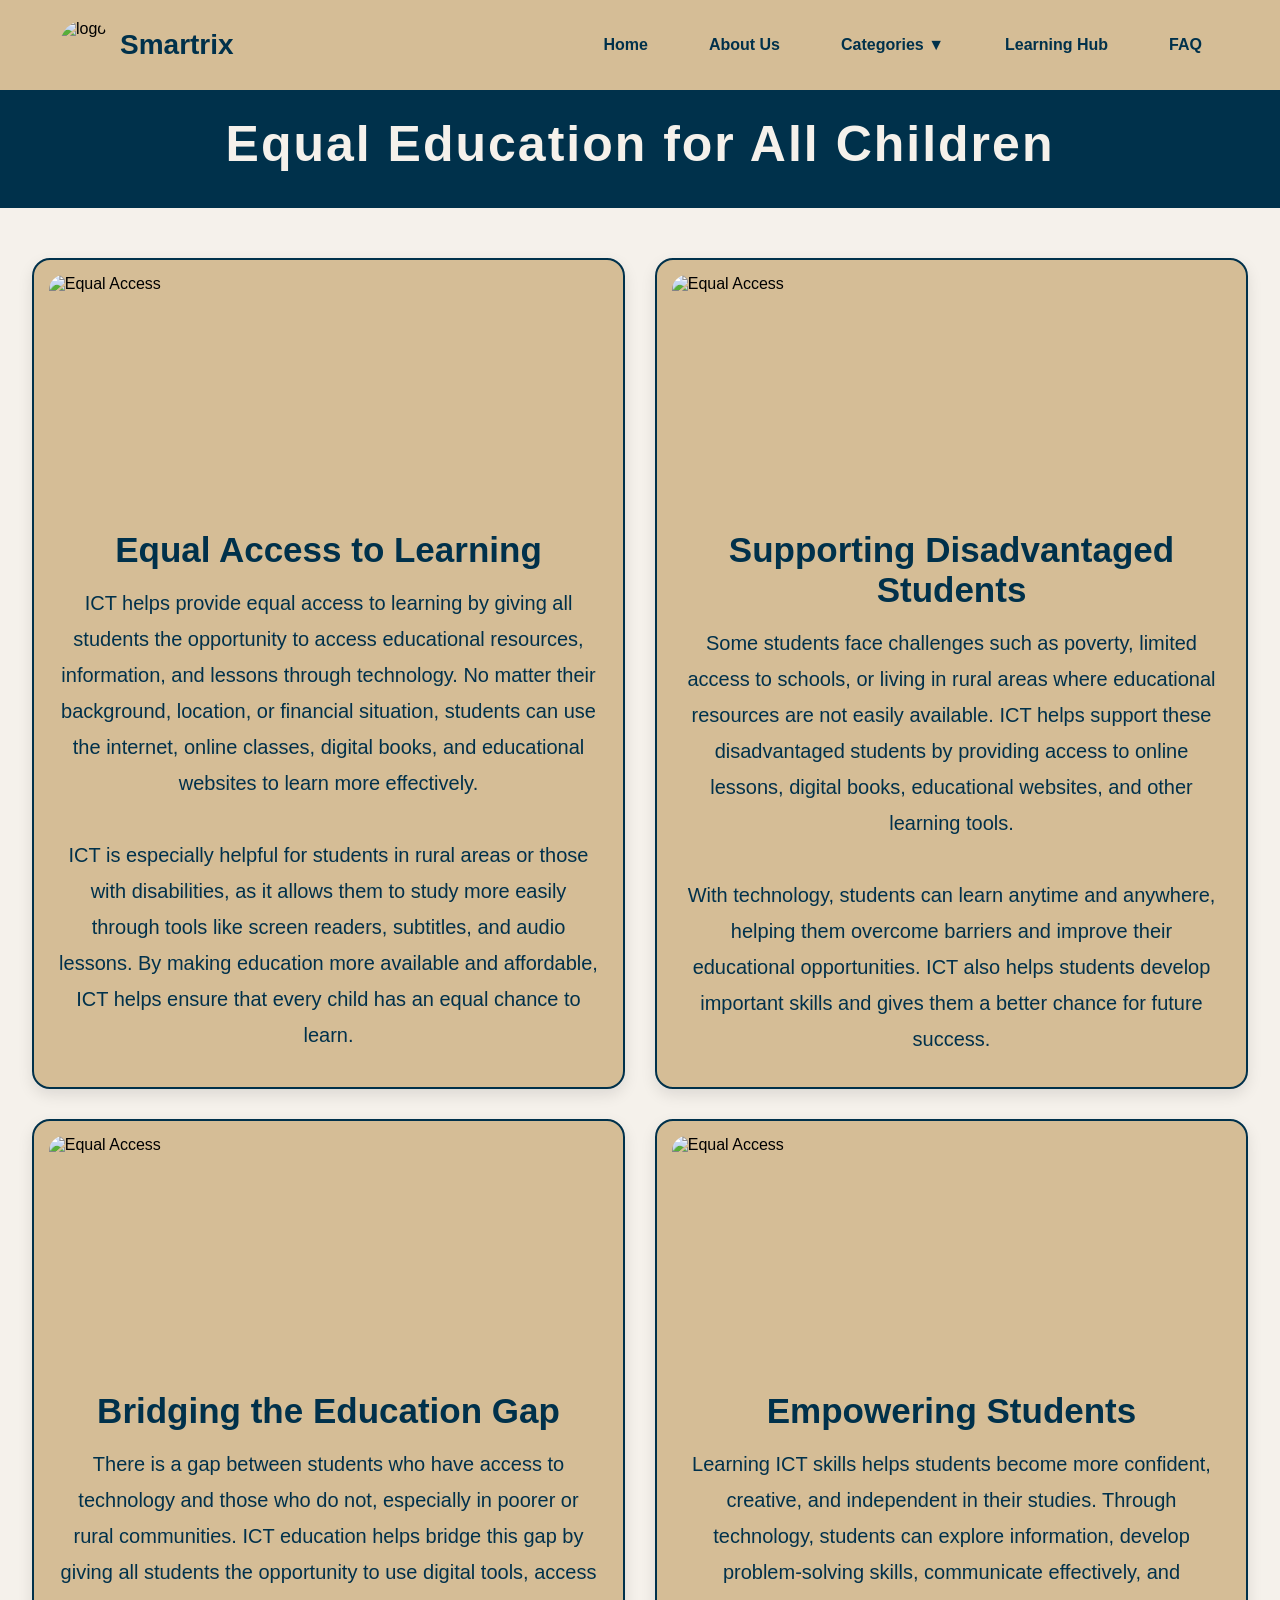
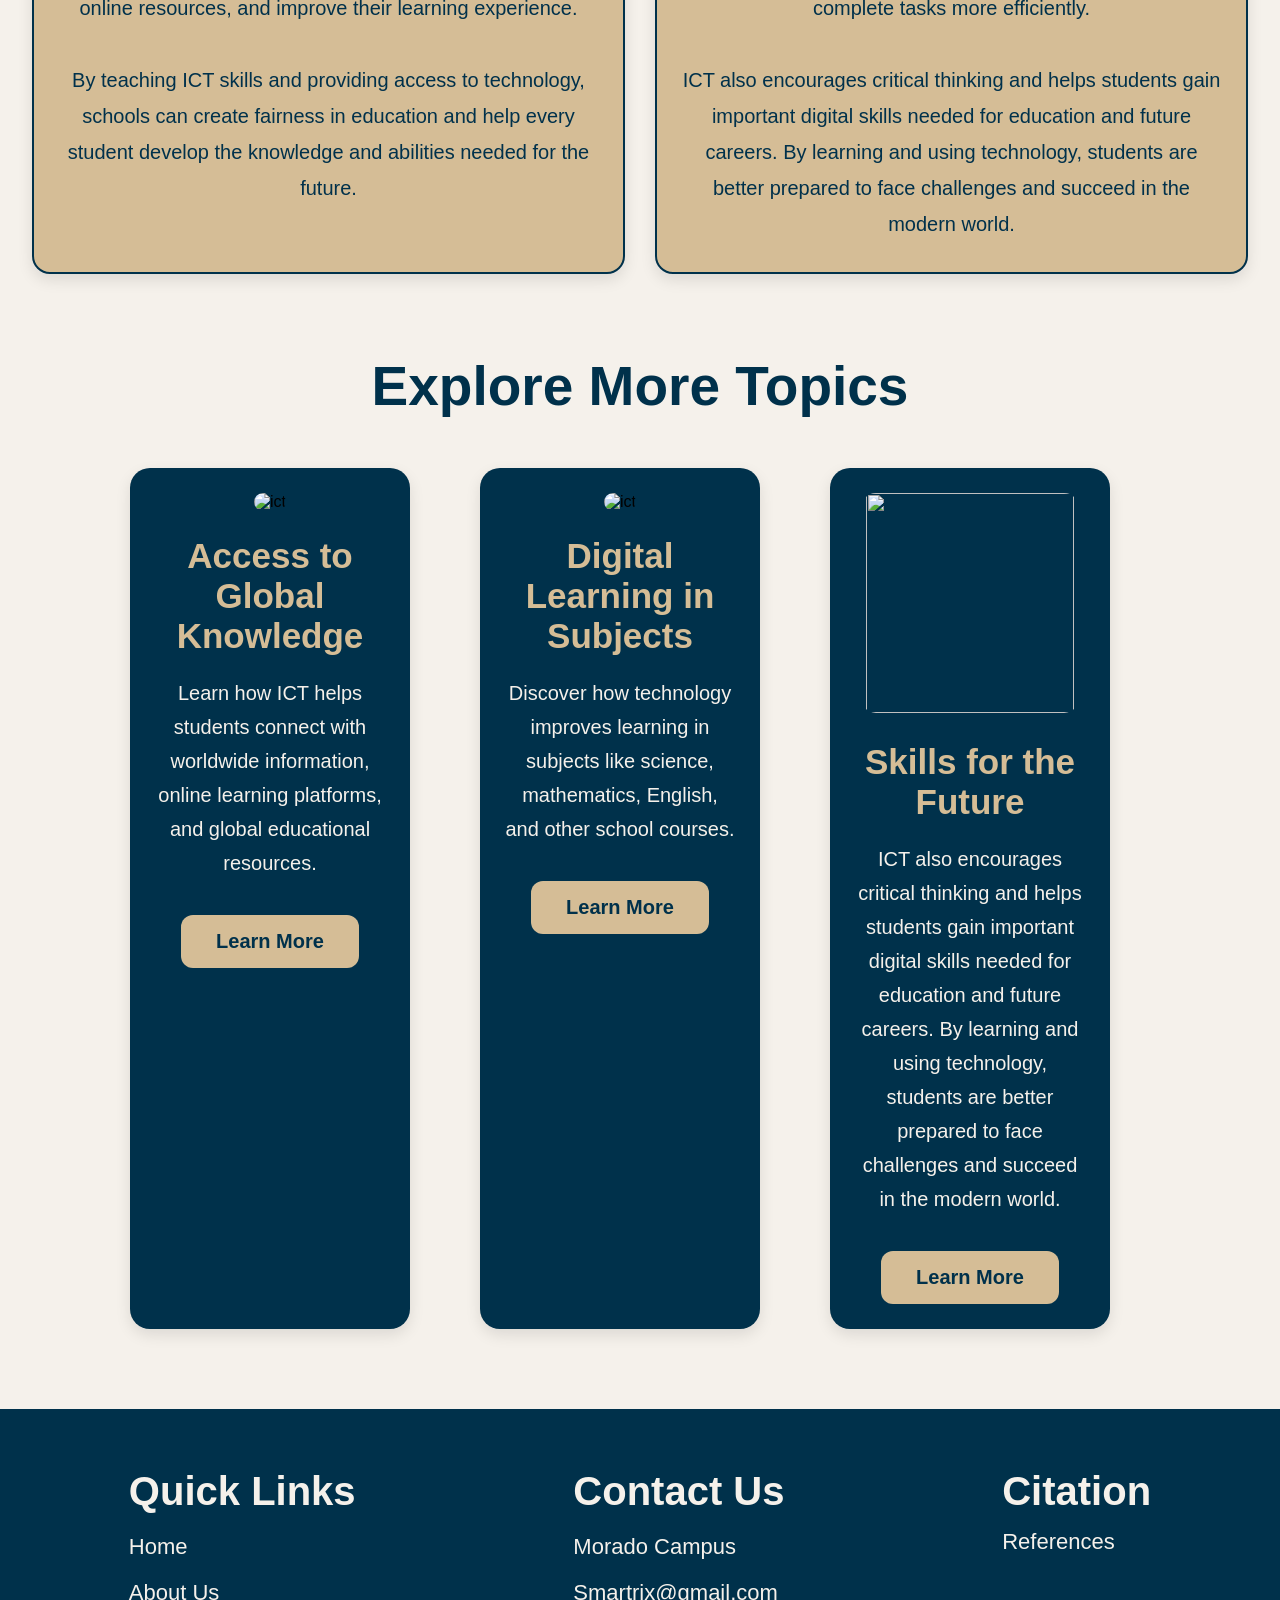
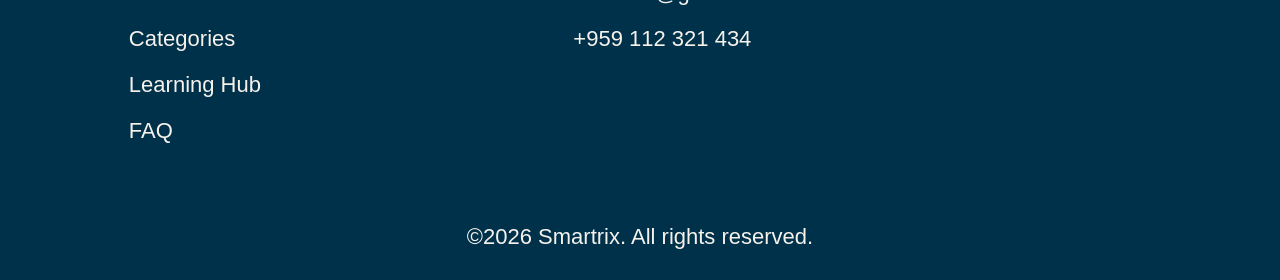
==== 3_Categories.html @ ef8c8a11 "Add files via upload" ====
<!DOCTYPE html>
<html lang="en">
<head>
    <meta charset="UTF-8">
    <meta name="viewport" content="width=device-width, initial-scale=1.0">
    <title>Equal Education</title>
    <!--CSS-->
    <link rel="stylesheet" href="3_style.css">
    <link rel="icon" href="Icon/LOGO.ico">
</head>
<body>
   <!--Navbar--> 
   <div class="navbar">
    <div class="logo">
        <img src="icon/LOGO.ico" alt="logo">    
        <h1>Smartrix</h1>
    </div>

    <div class="navbar-links">
        <nav>
        <a href="index.html">Home</a>
        <a href="2_About Us.html">About Us</a>
        <div class="dropdown">
            <a href="3_Categories.html">Categories ▼</a>
        <div class="dropdown-content">
            <a href="4_global-knowledge.html">Access to Global Knowledge</a>
            <a href="5_digital-learning.html">Digital Learning in Subjects</a>
            <a href="6_future-skills.html">Skills for the Future</a>
        </div>
        </div>
        
        <a href="8_learning-hub.html">Learning Hub</a>
        <a href="7_FAQ.html">FAQ</a>
        </nav>
    </div>
    </div>

    <!--Header-->
    <div class="header">
        <h1>Equal Education for All Children</h1>
        <p></p>
    </div>
    <!--Container-->
    <div class="container">
        <!--card 1-->
        <div class="card">
            <img src="Image/EDU.jpg" alt="Equal Access">
            <div class="content">
                <h2>Equal Access to Learning</h2>
                <p>ICT helps provide equal access to learning by giving all students the opportunity to access educational resources, information, and lessons through technology. No matter their background, location, or financial situation, students can use the internet, online classes, digital books, and educational websites to learn more effectively. 
                    <br>
                    <br>
                ICT is especially helpful for students in rural areas or those with disabilities, as it allows them to study more easily through tools like screen readers, subtitles, and audio lessons. By making education more available and affordable, ICT helps ensure that every child has an equal chance to learn.
            </div>
        </div>
        <!--card 2 -->
        <div class="card">
            <img src="Image/EDU1.jpg" alt="Equal Access">
            <div class="content">
                <h2>Supporting Disadvantaged Students</h2>
                <p>Some students face challenges such as poverty, limited access to schools, or living in rural areas where educational resources are not easily available. ICT helps support these disadvantaged students by providing access to online lessons, digital books, educational websites, and other learning tools. 
                    <br>
                    <br>
                With technology, students can learn anytime and anywhere, helping them overcome barriers and improve their educational opportunities. ICT also helps students develop important skills and gives them a better chance for future success.</p>
            </div>
        </div>
        <!--card 3 -->
        <div class="card">
            <img src="Image/EDU2.jpg" alt="Equal Access">
            <div class="content">
                <h2>Bridging the Education Gap</h2>
                <p>There is a gap between students who have access to technology and those who do not, especially in poorer or rural communities. ICT education helps bridge this gap by giving all students the opportunity to use digital tools, access online resources, and improve their learning experience.
                    <br>
                    <br>
                By teaching ICT skills and providing access to technology, schools can create fairness in education and help every student develop the knowledge and abilities needed for the future.</p>
            </div>
        </div>
        <!--card 4 -->
        <div class="card">
            <img src="Image/EDU3.jpg" alt="Equal Access">
            <div class="content">
                <h2>Empowering Students</h2>
                <p>Learning ICT skills helps students become more confident, creative, and independent in their studies. Through technology, students can explore information, develop problem-solving skills, communicate effectively, and complete tasks more efficiently.
                    <br>
                    <br>
                ICT also encourages critical thinking and helps students gain important digital skills needed for education and future careers. By learning and using technology, students are better prepared to face challenges and succeed in the modern world.</p>
            </div>
        </div>

    </div>
<!--Learn More Section-->
<div class="learn-section">
    <h1>Explore More Topics</h1>
    <div class="Learn-container">
        <!--Card-1-->
        <div class="learn-card">
            <img src="Image/ICT19.jpg" alt="ict">
            <h2>Access to Global Knowledge</h2>
            <p>Learn how ICT helps students connect with worldwide information,
                online learning platforms, and global educational resources.</p>
                <a href="4_global-knowledge.html" class="learn-btn">Learn More</a>
        </div>
        <!--Card-2-->
        <div class="learn-card">
            <img src="Image/ICT20.jpg" alt="ict">
            <h2>Digital Learning in Subjects</h2>
            <p>Discover how technology improves learning in subjects like
                science, mathematics, English, and other school courses.</p>
                <a href="5_digital-learning.html" class="learn-btn">Learn More</a>
        </div>
        <!--Card-3-->
        <div class="learn-card">
            <img src="Image/ICT21.jpg" alt="">
            <h2>Skills for the Future</h2>
            <p>ICT also encourages critical thinking and helps students gain important digital skills needed for education and future careers. By learning and using technology, students are better prepared to face challenges and succeed in the modern world.</p>
                <a href="6_future-skills.html" class="learn-btn">Learn More</a>
        </div>
    </div>
</div>
<!--footer-->
   <div class="footer">

    <div class="footer-box">
        <h3>Quick Links</h3>
        <p>Home</p>
        <p>About Us</p>
        <p>Categories</p>
        <p>Learning Hub</p>
        <p>FAQ</p>
    </div>

    <div class="footer-box">
        <h3>Contact Us</h3>
        <p>Morado Campus</p>
        <p>Smartrix@gmail.com</p>
        <p>+959 112 321 434</p>
    </div>

    <div class="footer-box">
        <h3>Citation</h3>
<a href="https://canva.link/z9au7h1jlpu8qdz" target="_blank" id="References">References</a>
    </div>
    </div>
    <!--Copyright-->

    <div class="copyright">
        <p>©2026 Smartrix. All rights reserved.</p>
    </div>
    
</body>
</html>
---- 3_style.css ----
*{
    margin: 0;
    padding: 0;
    box-sizing: border-box;
    font-family: 'Trebuchet MS', 'Lucida Sans Unicode', 'Lucida Grande', 'Lucida Sans', Arial, sans-serif;
}
/*NAVBAR*/

.navbar{
    display: flex;
    justify-content: space-between;
    align-items: center;
    padding: 20px 60px;
    background-color: #D5BD96;
}
.logo{
    display: flex;
    align-items: center;
    gap: 10px;
}
.logo img{
    width: 50px;
    height: 50px;
    border-radius: 50%;
    object-fit: cover;
}
.logo h1 {
    color: #00314B;
    font-size: 28px;
}
.navbar-links nav {
    display: flex;
    align-items: center;
    gap: 25px;
}
.navbar-links nav a, .dropbtn{
    text-decoration: none;
    color: #00314B;
    font-weight: bold;
    padding: 10px 18px;
    border-radius: 10px;
    display: inline-block;
}
.navbar-links nav a:hover, .dropbtn:hover{
    color: #F5F1EB;
    background-color: #00314B;
    transition: 0.3s;
}
.navbar-links nav a:hover{
    background-color: #00314B;
    color: #F5F1EB;
}

.active{
    background-color: #D5BD96;
}
.about-us{
    text-align: center;
    padding: 60px 50px;
}

body{
    background-color: #F5F1EB;
}
/*Header*/
.header{
    background-color: #00314B;
    text-align: center;
    padding: 25px;
    color: #F5F1EB;
}
.header h1{
    font-size: 50px;
    margin-bottom: 10px;
    letter-spacing: 2px;
}
.header p{
    font-size: 24px;
    opacity: 0.9;
}

/*Container*/
.container{
    width: 95%;
    margin: 50px auto;
    display: grid;
    gap: 30px;
    grid-template-columns: repeat(2,1fr);
}

/*card*/
.card{
    background-color: #D5BD96;
    border: 2px solid #00314B;
    overflow: hidden;
    border-radius: 18px;
    padding-bottom: 20px;
    transition: 0.3s;
    box-shadow: 0 6px 15px rgba(0, 0, 0, 0.1);
}
.card:hover{
    transform: translateY(-8px);
}

/*Image*/
.card img{
    width: 95%;
    height: 230px;
    object-fit: cover;
    display: block;
    margin: 15px auto;
    border-radius: 15px;
}

/*Content*/
.content{
    padding: 10px 25px;
    text-align: center;
}
.content h2{
    font-size: 35px;
    margin-bottom: 20px;
    color: #00314B;
    margin-bottom: 15px;
}
.content p{
    font-size: 20px;
    line-height: 1.8;
    color: #00314B;
    text-align: center;

}
/*Responsive*/
@media (max-width: 900px) {
    .container{
        grid-template-columns:1fr;
    }
    .header h1{
        font-size: 38px;
    }
    .content h2{
        font-size: 28px;
    }
    .content h3{
        font-size: 18px;
    }
}
/*Learn More Section*/ 
.learn-section{
    width: 90%;
    margin: 80px auto;
    text-align: center;
}
.learn-section h1{
    font-size: 55px;
    color: #00314B;
    margin-bottom: 50px;
}
/*Container*/
.Learn-container{
    display: grid;
    grid-template-columns: repeat(3, 320px);
    gap: 30px;
    justify-content: center;
}
/*Card*/
.learn-card{
    background-color: #00314B;
    width: 30px;
    min-width: 280px;
    border-radius: 20px;
    padding: 25px;
    box-shadow: 0 6px 15px rgba(0, 0, 0, 0.1);
    transition: 0.3s;
}
.learn-card:hover{
    transform: translateY(-10px);
}
/*Image*/
.learn-card img{
    width: 95%;
    height: 220px;
    object-fit: cover;
    border-radius: 15px;
}
/*title*/
.learn-card h2{
    font-size: 35px;
    color: #D5BD96;
    margin: 25px 0 20px;
}
/*Paragraph*/
.learn-card p{
    font-size: 20px;
    line-height: 1.7;
    color: #F5F1EB;
    margin-bottom: 35px;
}
/*Button*/
.learn-btn{
    display: inline-block;
    background-color: #D5BD96;
    color: #00314B;
    text-decoration: none;
    padding: 15px 35px;
    border-radius: 12px;
    font-size: 20px;
    font-weight: bold;
    transition: 0.3s;
}
.learn-btn:hover{
    background-color: #F5F1EB;
    color:  #D5BD96;
}

/*Footer*/

.footer {
    display: flex;
    justify-content: space-around;
    background-color:#00314B;
    color: #F5F1EB;
    padding: 60px 20px;
    
}
.footer h3{
    margin-bottom: 15px;
    font-size: 40px;
}
.footer-box p{
    margin: 20px 0;
    font-size: 22px;
}
/*copyright*/
.copyright{
    background-color: #00314B;
    color: #F5F1EB;
    text-align: center;
    padding-bottom: 30px;
    font-size: 22px;
}
.dropdown{
    position: relative;
    display: inline-block;
}
.dropbtn{
    text-decoration: none;
    color: #00314B;
    font-size: 20px;
    padding: 10px;
}
.dropdown-content{
    display: none;
    position: absolute;
    background: #D5BD96;
    min-width: 320px;
    border-radius: 10px;
    z-index: 999;
    overflow: hidden;
}
.dropdown-content a{
    color: #D5BD96;
    padding: 15px 20px ;
    text-decoration: none;
    display: block;
    font-size: 18px;
    font-weight: bold;
}
.dropdown-content a:hover{
    background: #00314B;
    color: #F5F1EB;
}
.dropdown:hover .dropdown-content{
    display: block;
}
.footer-box a{
    color: #F5F1EB;
    text-decoration: none;
    font-size: 22px;
}
.footer-box a:hover{
    text-decoration: underline;
}
#References {
    color: #F5F1EB;
    text-decoration: none;
    font-size: 22px;
}
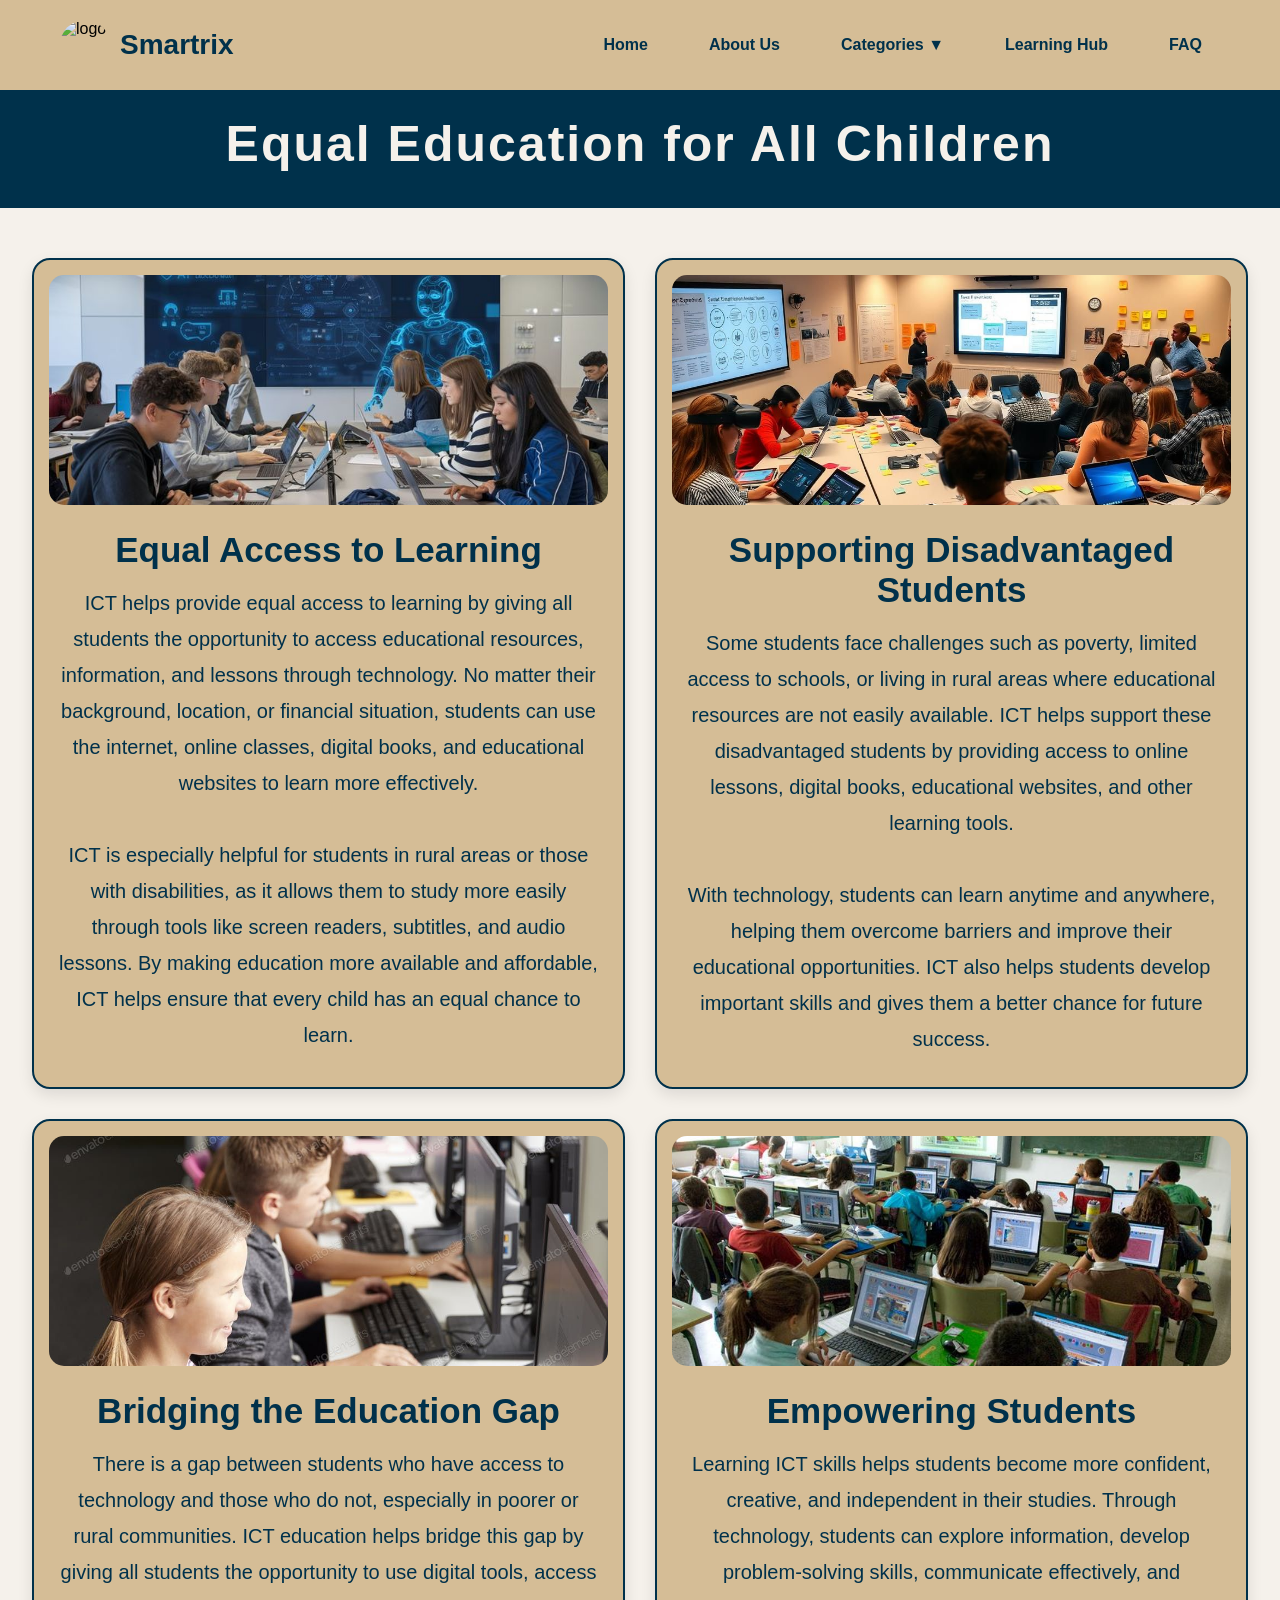
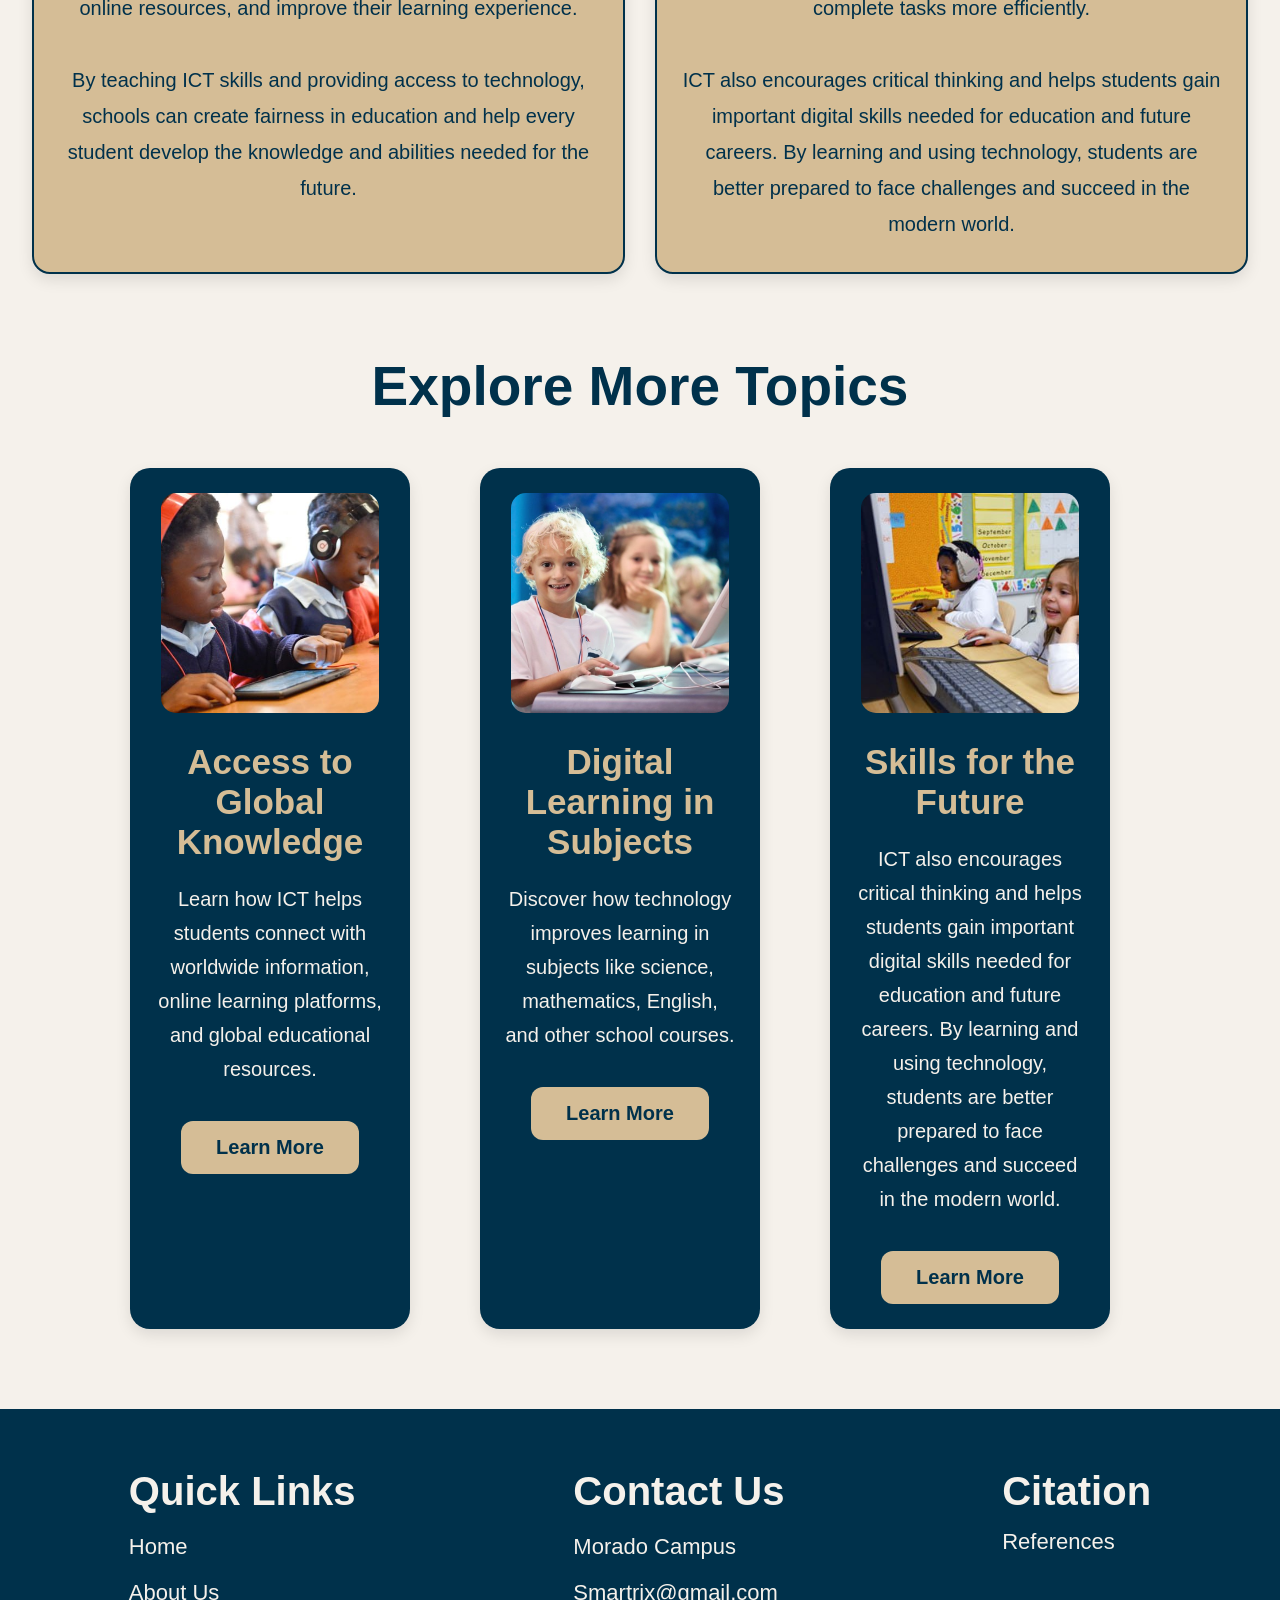
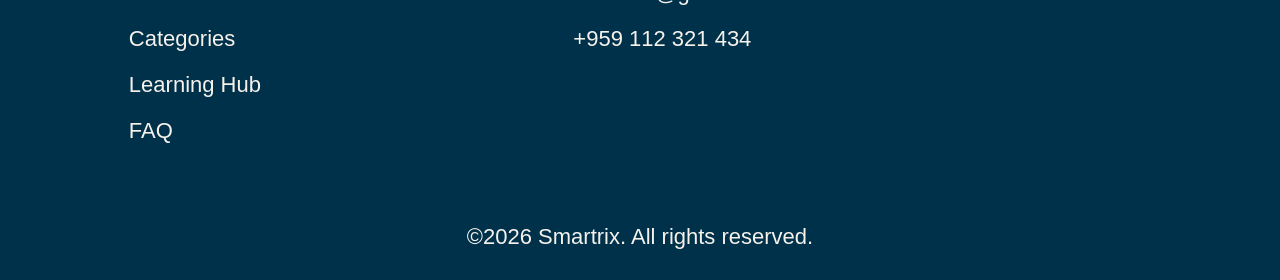
==== commit 4d06fd9f: "Update 3_Categories.html" ====
--- a/3_Categories.html
+++ b/3_Categories.html
@@ -148,4 +148,4 @@
     </div>
     
 </body>
-</html>+</html>
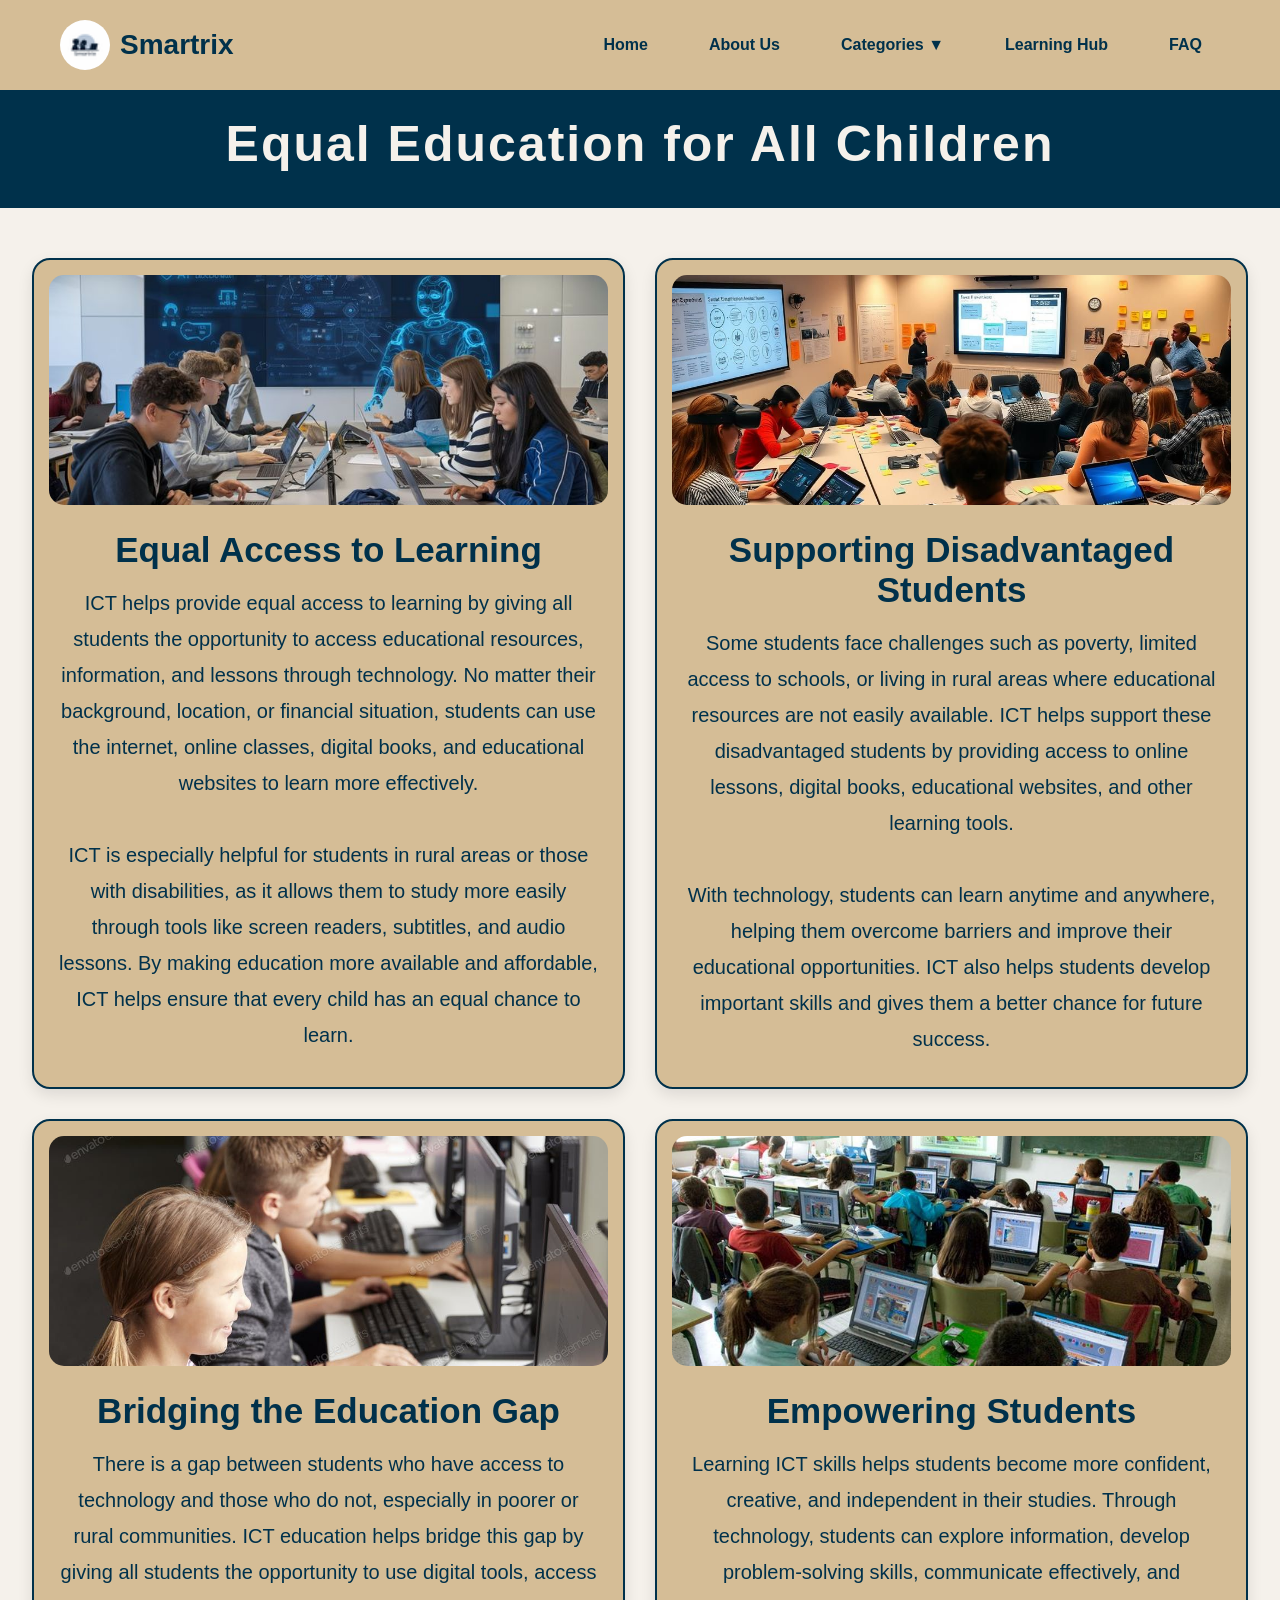
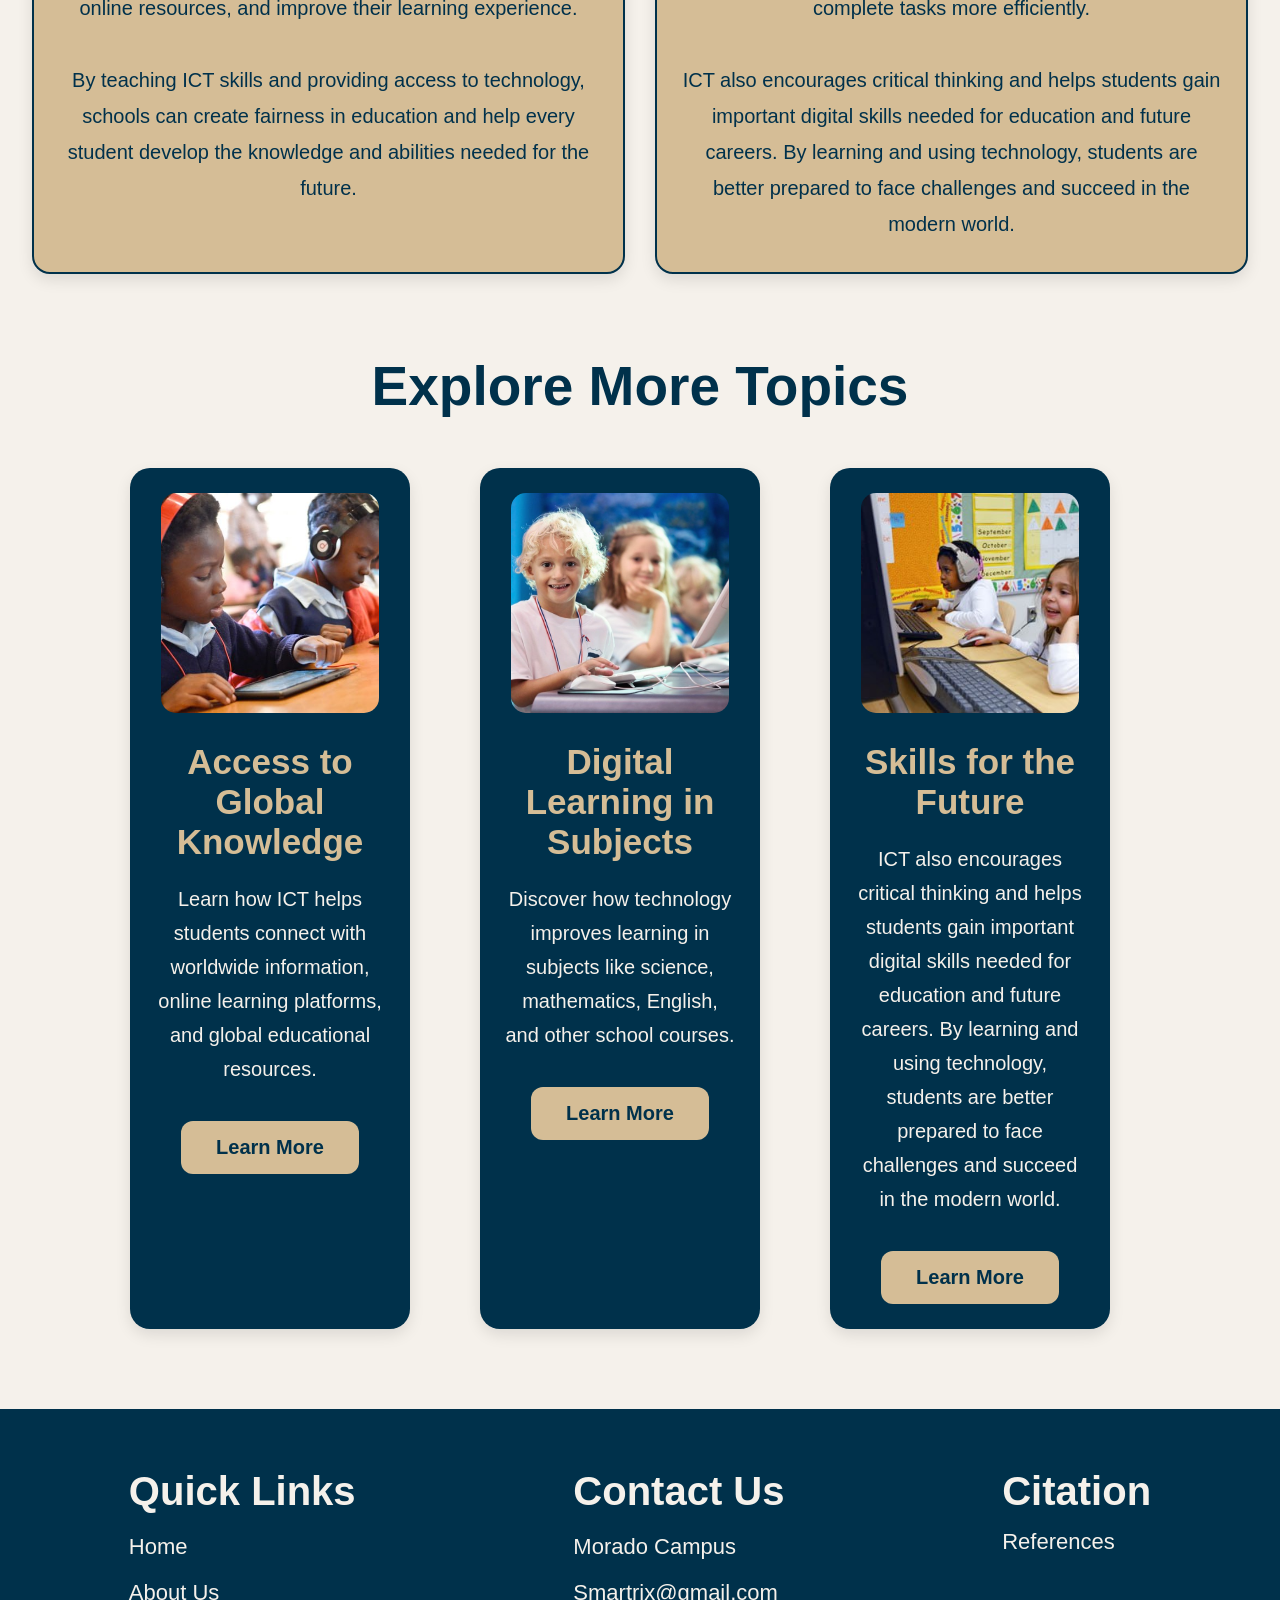
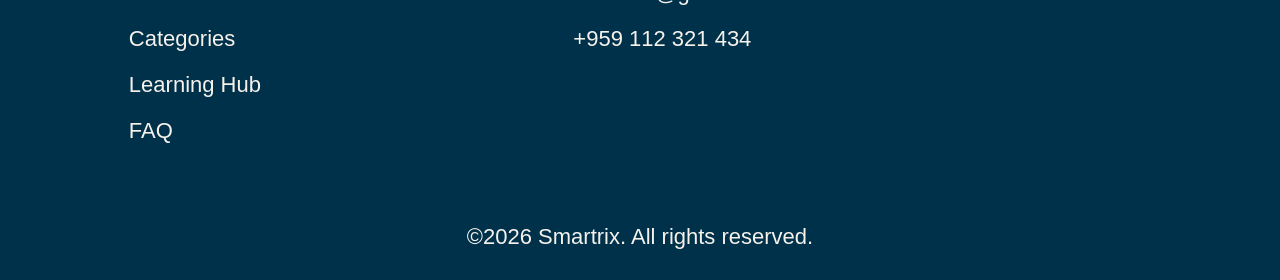
==== commit 4d15d89d: "Update 3_Categories.html" ====
--- a/3_Categories.html
+++ b/3_Categories.html
@@ -6,13 +6,13 @@
     <title>Equal Education</title>
     <!--CSS-->
     <link rel="stylesheet" href="3_style.css">
-    <link rel="icon" href="Icon/LOGO.ico">
+     <link rel="icon" href="Icon/LOGO.ico">
 </head>
 <body>
    <!--Navbar--> 
    <div class="navbar">
     <div class="logo">
-        <img src="icon/LOGO.ico" alt="logo">    
+            <img src="Icon/LOGO.ico" alt="logo">
         <h1>Smartrix</h1>
     </div>
 
